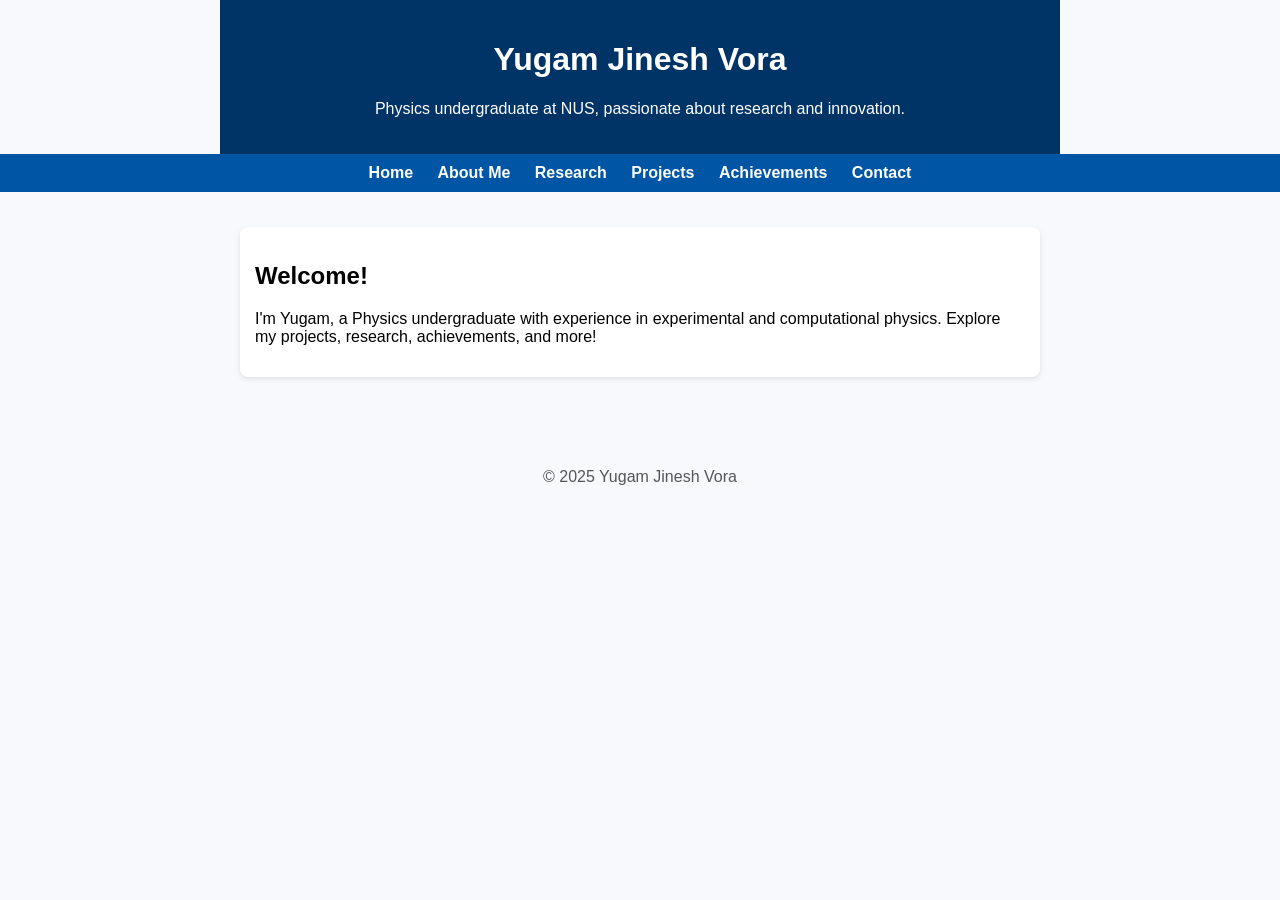
==== index.html @ e496b33f "Done" ====
<!DOCTYPE html>
<html lang="en">
<head>
  <meta charset="UTF-8">
  <title>Yugam Jinesh Vora | Personal Website</title>
  <link rel="stylesheet" href="style.css">
</head>
<body>
  <header>
    <h1>Yugam Jinesh Vora</h1>
    <p>Physics undergraduate at NUS, passionate about research and innovation.</p>
  </header>

  <nav>
    <a href="index.html">Home</a>
    <a href="about.html">About Me</a>
    <a href="research.html">Research</a>
    <a href="projects.html">Projects</a>
    <a href="achievements.html">Achievements</a>
    <a href="contact.html">Contact</a>
  </nav>

  <main>
    <section>
      <h2>Welcome!</h2>
      <p>I'm Yugam, a Physics undergraduate with experience in experimental and computational physics. Explore my projects, research, achievements, and more!</p>
    </section>
  </main>

  <footer>
    <p>© 2025 Yugam Jinesh Vora</p>
  </footer>
</body>
</html>
---- style.css ----
body {
  font-family: Arial, sans-serif;
  background-color: #f7f9fc;
  margin: 0;
  padding: 0;
}

header, main, footer {
  max-width: 800px;
  margin: auto;
  padding: 20px;
}

header {
  background-color: #003366;
  color: white;
  text-align: center;
}

nav {
  background-color: #0055a5;
  text-align: center;
  padding: 10px;
}

nav a {
  color: white;
  margin: 0 10px;
  text-decoration: none;
  font-weight: bold;
}

nav a:hover {
  text-decoration: underline;
}

section {
  background-color: white;
  padding: 15px;
  margin: 15px 0;
  border-radius: 8px;
  box-shadow: 0 2px 5px rgba(0,0,0,0.1);
}

footer {
  text-align: center;
  color: #555;
  margin-top: 20px;
  padding-bottom: 30px;
}
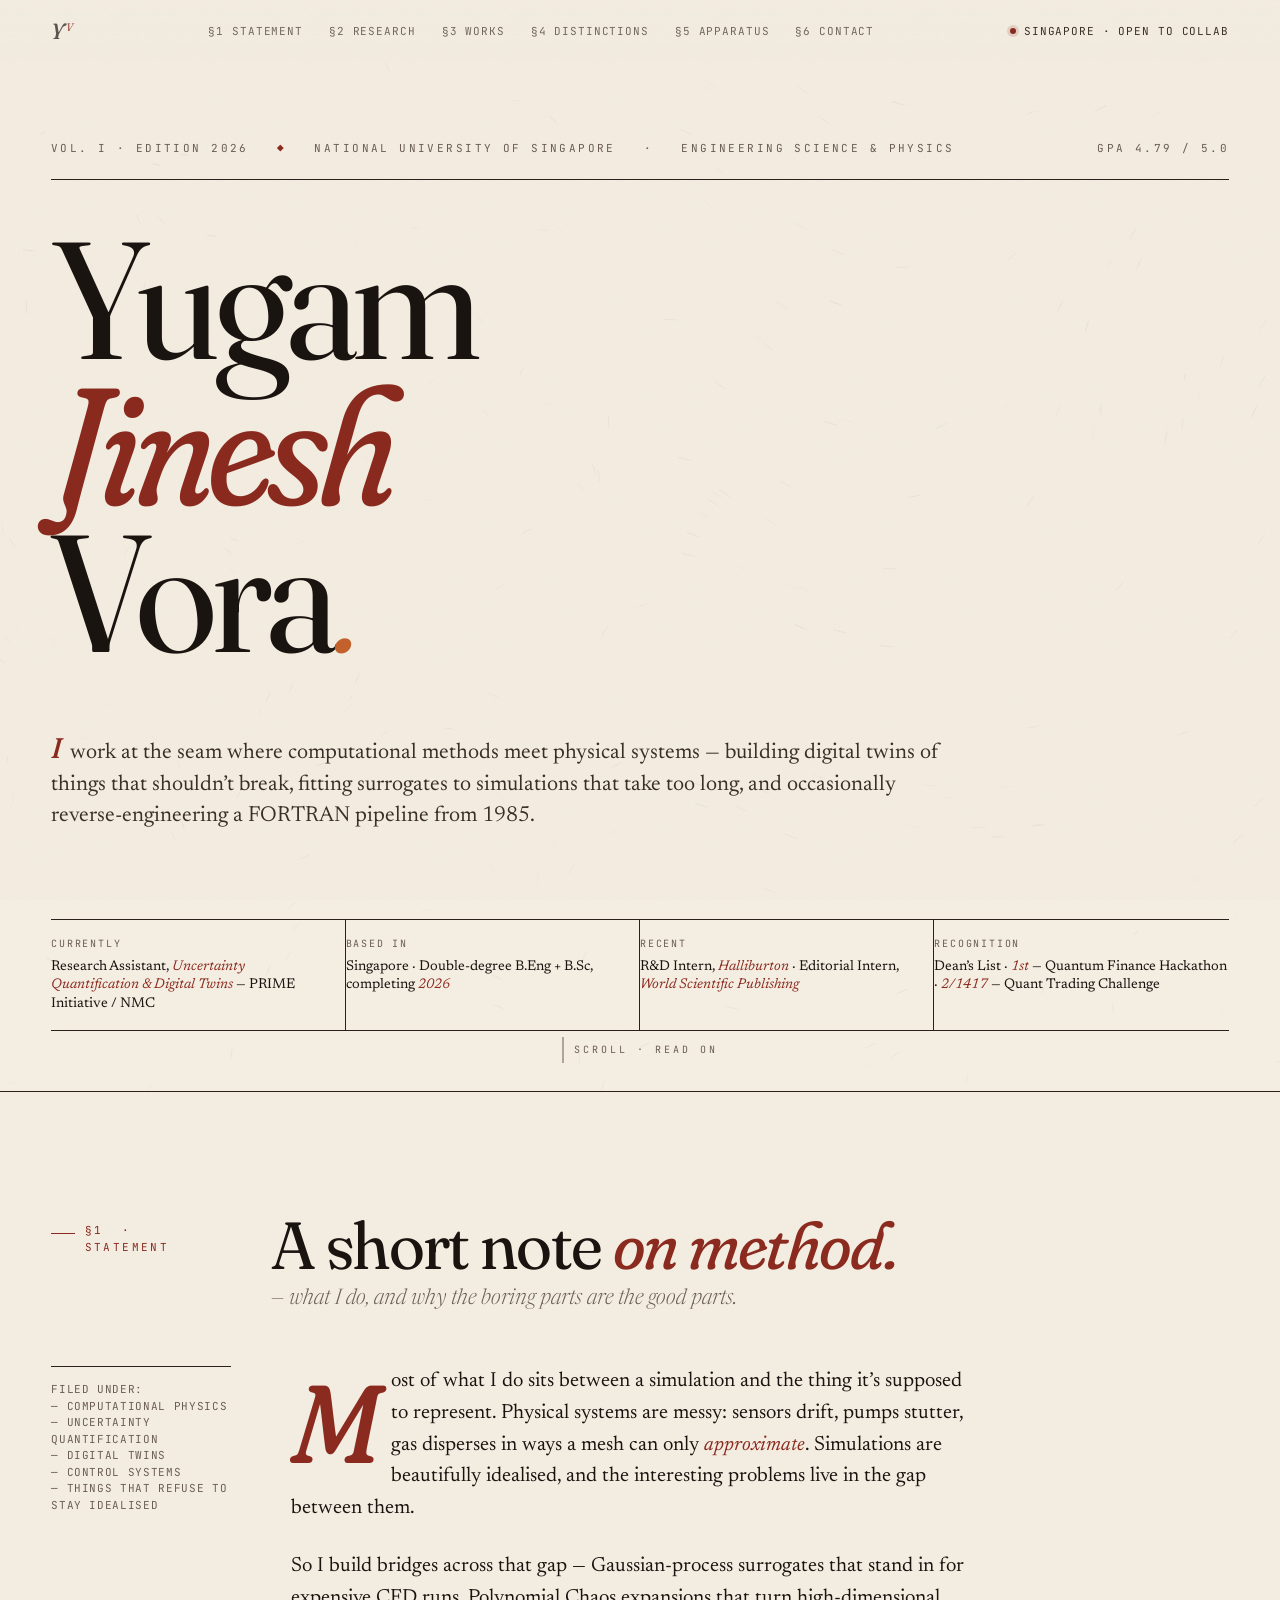
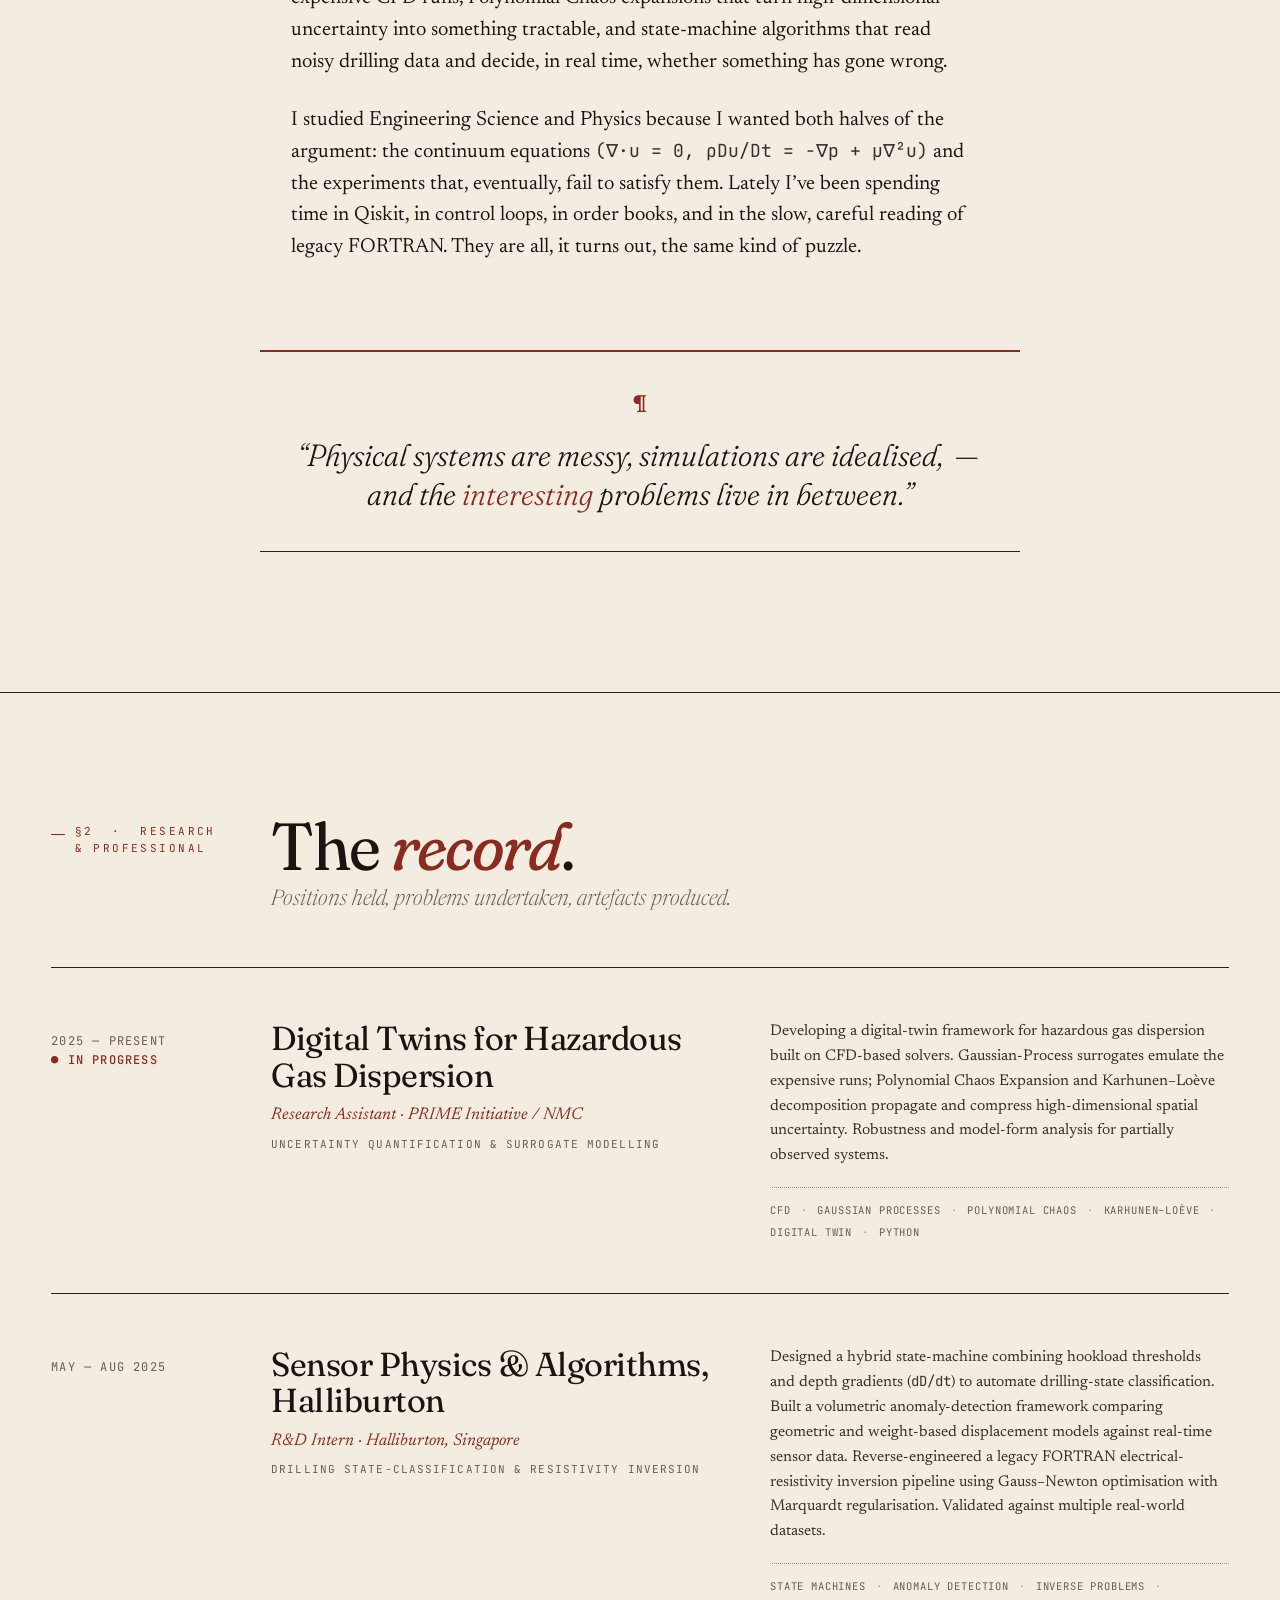
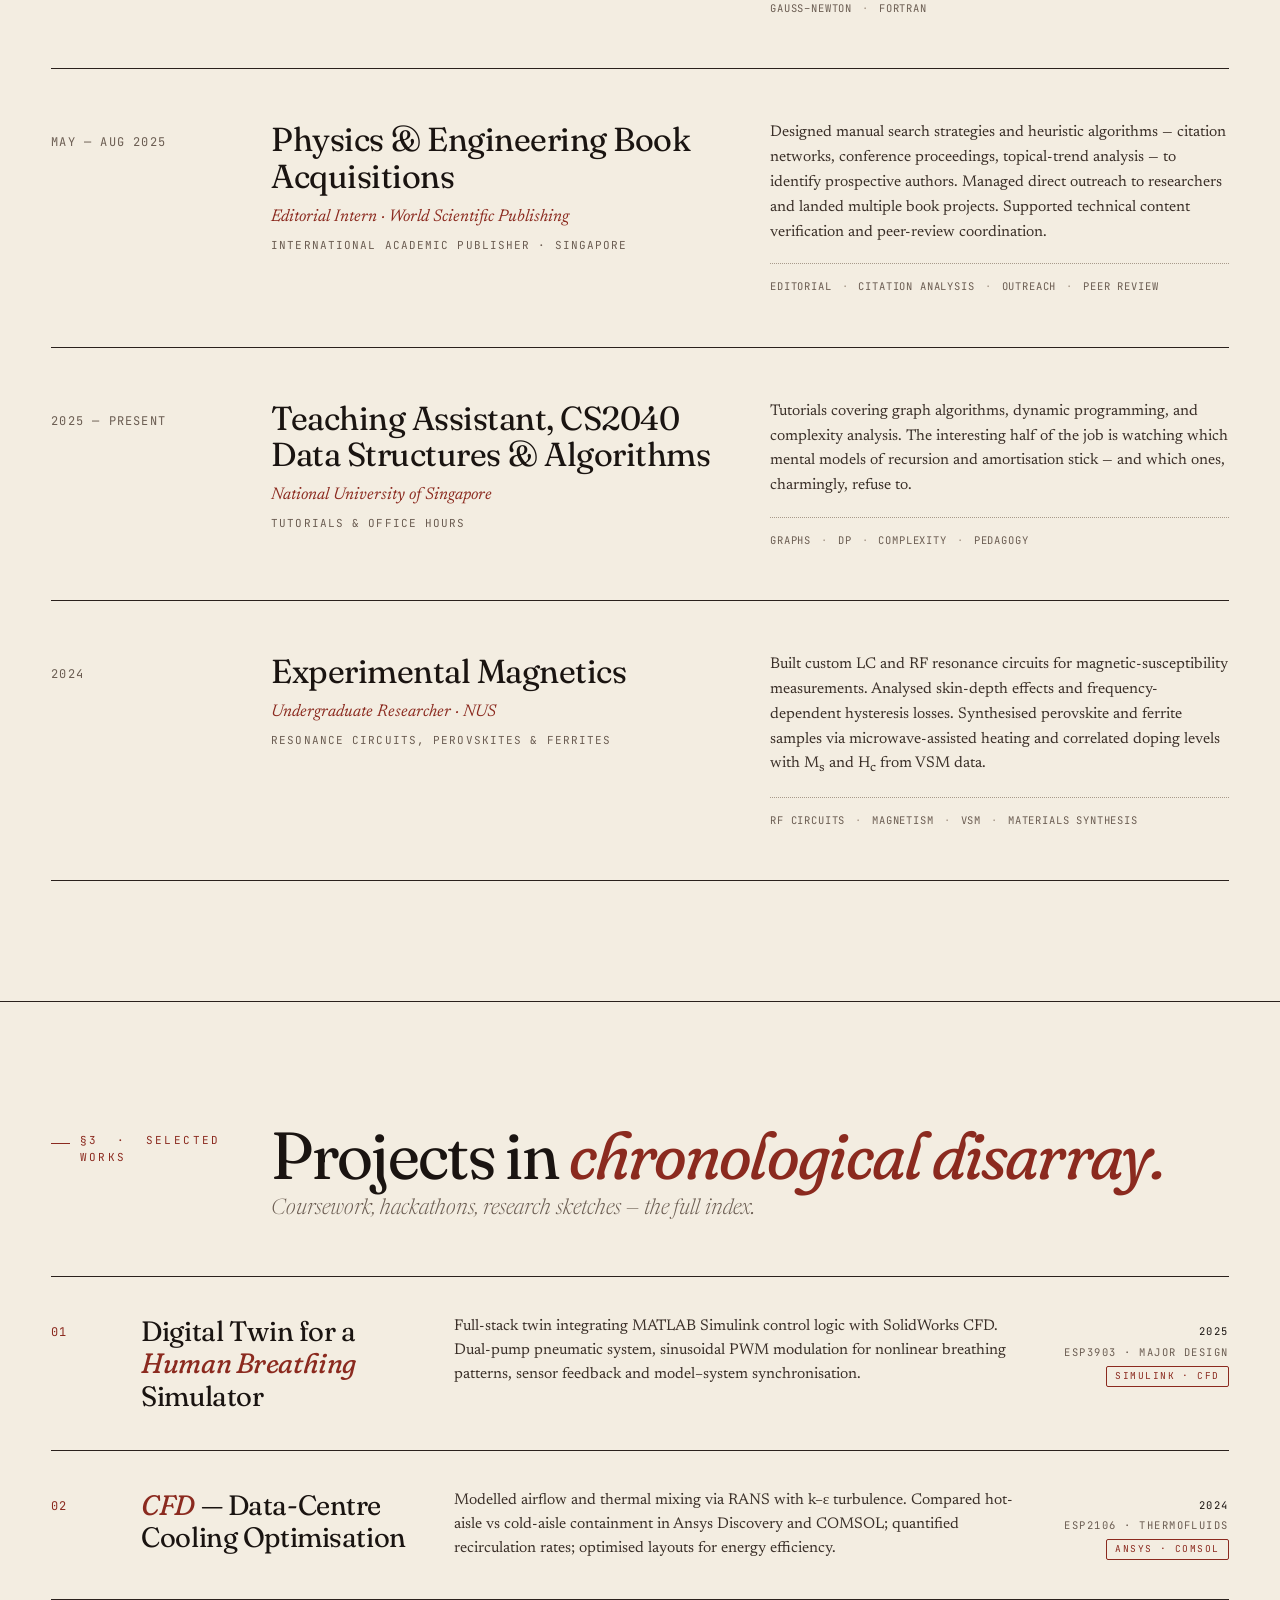
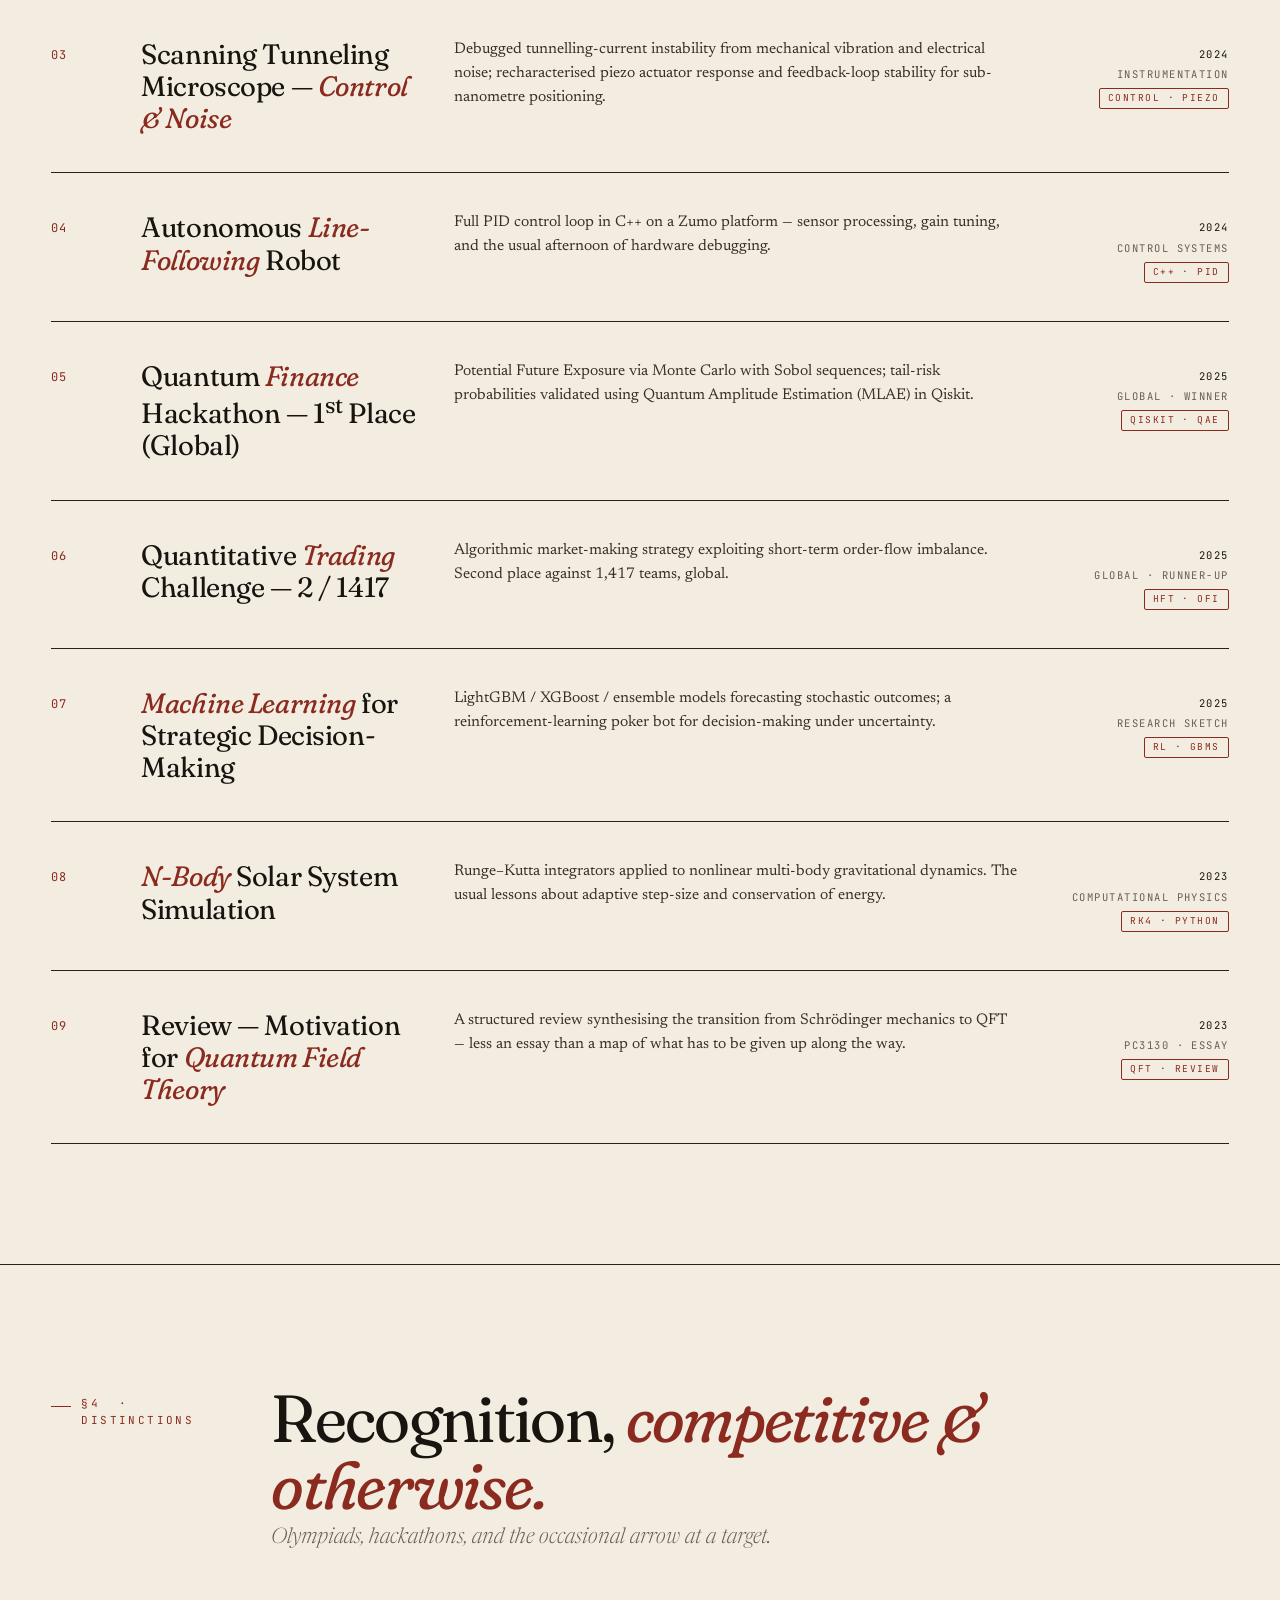
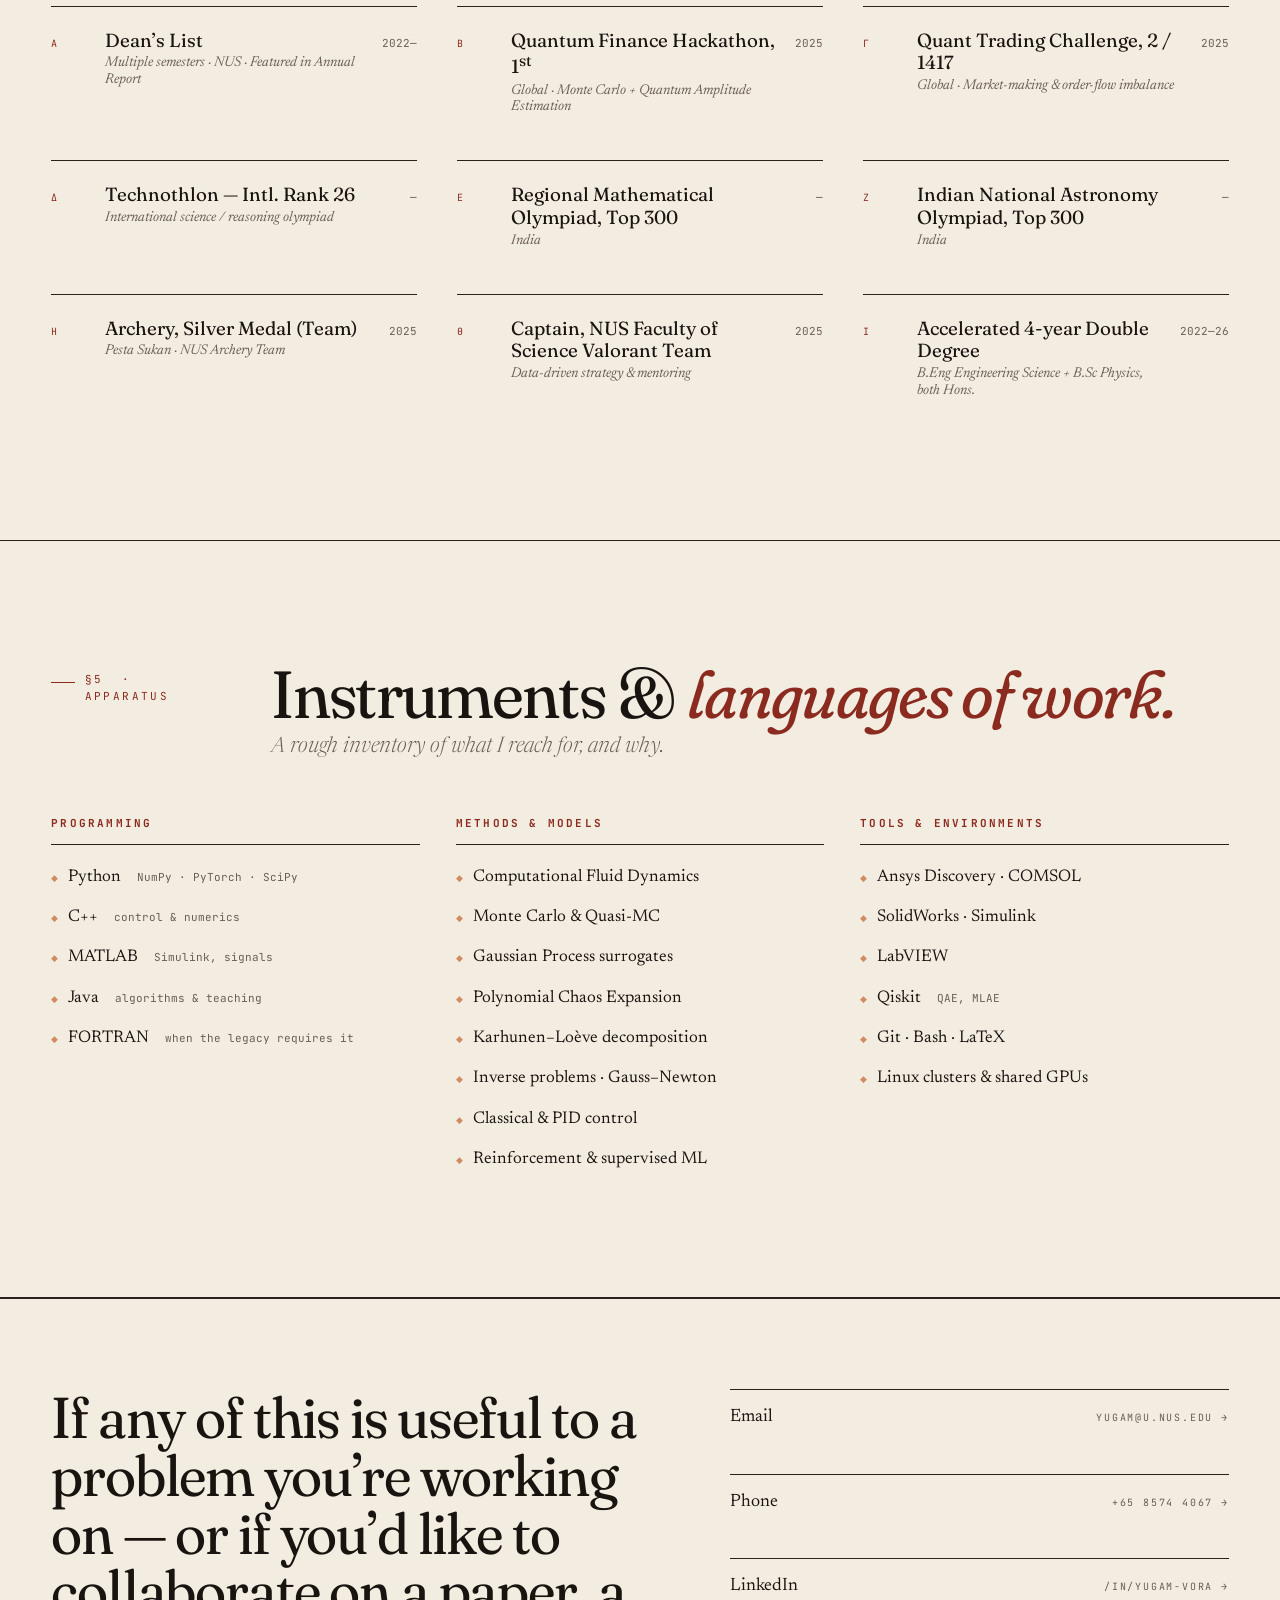
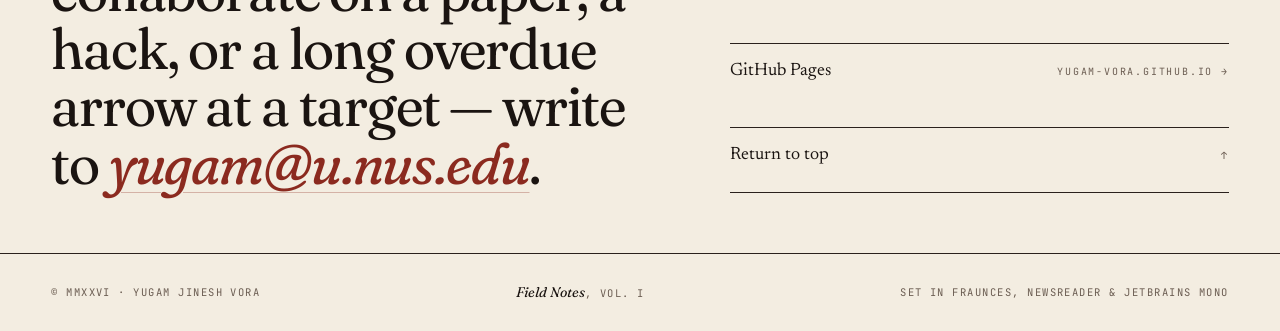
==== commit e0d57b35: "Update index.html" ====
--- a/index.html
+++ b/index.html
@@ -1,34 +1,1586 @@
 <!DOCTYPE html>
 <html lang="en">
 <head>
-  <meta charset="UTF-8">
-  <title>Yugam Jinesh Vora | Personal Website</title>
-  <link rel="stylesheet" href="style.css">
+<meta charset="UTF-8" />
+<meta name="viewport" content="width=device-width, initial-scale=1.0" />
+<title>Yugam Jinesh Vora — Field Notes</title>
+<meta name="description" content="Yugam Jinesh Vora. Engineering Science & Physics at the National University of Singapore. Computational models of physical systems: digital twins, surrogate models, control loops." />
+
+<link rel="preconnect" href="https://fonts.googleapis.com">
+<link rel="preconnect" href="https://fonts.gstatic.com" crossorigin>
+<link href="https://fonts.googleapis.com/css2?family=Fraunces:ital,opsz,wght,SOFT,WONK@0,9..144,200..900,30..100,0..1;1,9..144,200..900,30..100,0..1&family=Newsreader:ital,opsz,wght@0,6..72,300..700;1,6..72,300..700&family=JetBrains+Mono:ital,wght@0,300..700;1,300..700&display=swap" rel="stylesheet">
+
+<style>
+/* ============================================================
+   TOKENS
+   ============================================================ */
+:root{
+  --paper:        #f3ede1;   /* bone / cream */
+  --paper-deep:   #ece4d3;
+  --ink:          #1a1411;   /* near-black, warm */
+  --ink-soft:     #3a2f28;
+  --ink-mute:     #6b5d52;
+  --ink-faint:    #a89a8b;
+  --rule:         #2a211c;
+  --oxblood:      #8b2a1f;   /* primary accent */
+  --oxblood-deep: #5e1b13;
+  --marker:       #c4622c;   /* margin mark / secondary */
+  --grid:         rgba(26,20,17,0.06);
+
+  --ff-display: "Fraunces", "Times New Roman", serif;
+  --ff-body:    "Newsreader", "Georgia", serif;
+  --ff-mono:    "JetBrains Mono", "Courier New", monospace;
+
+  --maxw:       1360px;
+  --gutter:     clamp(20px, 4vw, 56px);
+}
+
+*{box-sizing:border-box;margin:0;padding:0}
+html{scroll-behavior:smooth;-webkit-text-size-adjust:100%}
+body{
+  font-family: var(--ff-body);
+  font-size: 17px;
+  line-height: 1.55;
+  color: var(--ink);
+  background: var(--paper);
+  font-feature-settings: "kern" 1, "liga" 1, "onum" 1;
+  -webkit-font-smoothing: antialiased;
+  overflow-x: hidden;
+}
+
+/* paper grain */
+body::before{
+  content:"";
+  position:fixed; inset:0;
+  pointer-events:none;
+  z-index: 100;
+  opacity:.55;
+  mix-blend-mode: multiply;
+  background-image: url("data:image/svg+xml;utf8,<svg xmlns='http://www.w3.org/2000/svg' width='200' height='200'><filter id='n'><feTurbulence type='fractalNoise' baseFrequency='0.9' numOctaves='2' stitchTiles='stitch'/><feColorMatrix values='0 0 0 0 0.1  0 0 0 0 0.08  0 0 0 0 0.06  0 0 0 0.05 0'/></filter><rect width='100%' height='100%' filter='url(%23n)'/></svg>");
+}
+
+::selection{background: var(--oxblood); color: var(--paper);}
+
+a{color: inherit; text-decoration: none}
+a:hover{color: var(--oxblood)}
+
+/* ============================================================
+   NAV
+   ============================================================ */
+.nav{
+  position: fixed;
+  top:0; left:0; right:0;
+  z-index: 40;
+  padding: 14px var(--gutter);
+  display:flex;
+  align-items:center;
+  justify-content: space-between;
+  font-family: var(--ff-mono);
+  font-size: 11px;
+  letter-spacing: .08em;
+  text-transform: uppercase;
+  color: var(--ink-soft);
+  background: linear-gradient(to bottom, rgba(243,237,225,0.95) 0%, rgba(243,237,225,0.85) 70%, rgba(243,237,225,0) 100%);
+  backdrop-filter: blur(2px);
+  transition: opacity .4s ease;
+}
+.nav .mark{
+  font-family: var(--ff-display);
+  font-size: 22px;
+  font-weight: 500;
+  letter-spacing: -.01em;
+  text-transform: none;
+  color: var(--ink);
+  font-style: italic;
+}
+.nav .mark sup{font-size:.5em; color: var(--oxblood); vertical-align: super; margin-left:2px}
+.nav ul{list-style:none; display:flex; gap: 26px}
+.nav a{opacity:.7; transition: opacity .2s, color .2s}
+.nav a:hover{opacity:1}
+.nav .status{display:flex; align-items:center; gap:8px}
+.nav .dot{width:6px; height:6px; border-radius:50%; background: var(--oxblood); box-shadow: 0 0 0 3px rgba(139,42,31,.15); animation: pulse 2.4s ease-in-out infinite}
+@keyframes pulse{0%,100%{opacity:1} 50%{opacity:.45}}
+@media (max-width: 820px){
+  .nav ul{display:none}
+}
+
+/* ============================================================
+   MASTHEAD (HERO)
+   ============================================================ */
+.masthead{
+  position: relative;
+  min-height: 100vh;
+  padding: 110px var(--gutter) 60px;
+  display: grid;
+  grid-template-columns: 1fr;
+  overflow: hidden;
+  border-bottom: 1px solid var(--rule);
+}
+
+.masthead canvas{
+  position:absolute;
+  inset:0;
+  width:100%; height:100%;
+  z-index:0;
+  opacity: .42;
+  pointer-events:none;
+}
+
+.masthead-inner{
+  position: relative;
+  z-index: 2;
+  max-width: var(--maxw);
+  width: 100%;
+  margin: 0 auto;
+  display:grid;
+  grid-template-columns: 1fr;
+  gap: 40px;
+  align-self: center;
+  padding-top: 30px;
+}
+
+/* issue line — like a journal cover */
+.issue{
+  font-family: var(--ff-mono);
+  font-size: 11px;
+  letter-spacing: .22em;
+  text-transform: uppercase;
+  color: var(--ink-mute);
+  display:flex;
+  flex-wrap: wrap;
+  gap: 18px 28px;
+  align-items:center;
+  padding-bottom: 22px;
+  border-bottom: 1px solid var(--rule);
+}
+.issue span.accent{color: var(--oxblood)}
+.issue .spacer{flex:1; min-width: 20px}
+
+.name{
+  font-family: var(--ff-display);
+  font-variation-settings: "SOFT" 20, "WONK" 0, "opsz" 144;
+  font-weight: 400;
+  font-size: clamp(58px, 13vw, 188px);
+  line-height: .88;
+  letter-spacing: -.035em;
+  color: var(--ink);
+  margin-top: 6px;
+}
+.name .line{display:block}
+.name .ital{
+  font-style: italic;
+  font-variation-settings: "SOFT" 100, "WONK" 1, "opsz" 144;
+  color: var(--oxblood);
+}
+.name .amp{
+  font-style: italic;
+  font-weight: 300;
+  color: var(--marker);
+  font-variation-settings: "SOFT" 100, "WONK" 1, "opsz" 144;
+}
+
+.lede{
+  display:grid;
+  grid-template-columns: 1fr;
+  gap: 24px;
+  margin-top: 22px;
+  max-width: 900px;
+}
+.lede p{
+  font-family: var(--ff-body);
+  font-size: clamp(18px, 1.7vw, 22px);
+  line-height: 1.45;
+  color: var(--ink-soft);
+  font-weight: 400;
+}
+.lede .first-letter::first-letter{
+  font-family: var(--ff-display);
+  font-style: italic;
+  font-weight: 500;
+  color: var(--oxblood);
+  font-size: 1.3em;
+  padding-right: 3px;
+}
+
+/* masthead meta row */
+.meta-row{
+  display:grid;
+  grid-template-columns: repeat(4, 1fr);
+  gap: 0;
+  margin-top: 46px;
+  border-top: 1px solid var(--rule);
+  border-bottom: 1px solid var(--rule);
+}
+.meta-row > div{
+  padding: 16px 20px 16px 0;
+  border-right: 1px solid var(--rule);
+}
+.meta-row > div:last-child{border-right:none; padding-right:0}
+.meta-row .k{
+  font-family: var(--ff-mono);
+  font-size: 10px;
+  letter-spacing: .18em;
+  text-transform: uppercase;
+  color: var(--ink-mute);
+  margin-bottom: 6px;
+}
+.meta-row .v{
+  font-family: var(--ff-body);
+  font-size: 14px;
+  color: var(--ink);
+  line-height: 1.35;
+}
+.meta-row .v em{font-style: italic; color: var(--oxblood)}
+@media (max-width: 780px){
+  .meta-row{grid-template-columns: repeat(2,1fr)}
+  .meta-row > div{border-right:none; border-bottom: 1px solid var(--rule)}
+  .meta-row > div:nth-child(2n){border-right:none}
+  .meta-row > div:last-child, .meta-row > div:nth-last-child(2){border-bottom:none}
+  .meta-row > div:nth-child(odd){border-right: 1px solid var(--rule)}
+}
+
+/* scroll cue */
+.scroll-cue{
+  position: absolute;
+  bottom: 28px;
+  left: 50%;
+  transform: translateX(-50%);
+  font-family: var(--ff-mono);
+  font-size: 10px;
+  letter-spacing: .3em;
+  text-transform: uppercase;
+  color: var(--ink-mute);
+  display:flex;
+  align-items:center;
+  gap:10px;
+  z-index: 2;
+}
+.scroll-cue::before{
+  content: ""; display:inline-block;
+  width: 1px; height: 26px;
+  background: var(--ink-mute);
+  animation: drop 2s ease-in-out infinite;
+  transform-origin: top;
+}
+@keyframes drop{
+  0%{transform: scaleY(0); opacity: 0}
+  40%{transform: scaleY(1); opacity: 1}
+  100%{transform: scaleY(1) translateY(12px); opacity: 0}
+}
+
+/* ============================================================
+   SECTION FRAMEWORK
+   ============================================================ */
+section.chapter{
+  position: relative;
+  padding: 96px var(--gutter);
+  border-bottom: 1px solid var(--rule);
+  max-width: var(--maxw);
+  margin: 0 auto;
+}
+@media (min-width: 980px){
+  section.chapter{
+    padding: 120px var(--gutter);
+  }
+}
+
+.chap-head{
+  display:grid;
+  grid-template-columns: 1fr;
+  gap: 18px;
+  margin-bottom: 56px;
+}
+@media (min-width: 980px){
+  .chap-head{
+    grid-template-columns: 180px 1fr;
+    gap: 40px;
+  }
+}
+.chap-num{
+  font-family: var(--ff-mono);
+  font-size: 11px;
+  letter-spacing: .22em;
+  text-transform: uppercase;
+  color: var(--oxblood);
+  padding-top: 10px;
+  display: flex;
+  align-items: baseline;
+  gap: 10px;
+}
+.chap-num::before{
+  content:""; display:inline-block;
+  width: 24px; height: 1px; background: var(--oxblood);
+}
+.chap-title{
+  font-family: var(--ff-display);
+  font-variation-settings: "SOFT" 40, "opsz" 72;
+  font-size: clamp(36px, 5.2vw, 72px);
+  line-height: 1;
+  letter-spacing: -.025em;
+  font-weight: 400;
+  color: var(--ink);
+}
+.chap-title em{
+  font-style: italic;
+  font-variation-settings: "SOFT" 100, "WONK" 1, "opsz" 72;
+  color: var(--oxblood);
+}
+.chap-title .sub{
+  display:block;
+  font-family: var(--ff-body);
+  font-style: italic;
+  font-weight: 300;
+  font-size: .32em;
+  color: var(--ink-mute);
+  margin-top: 10px;
+  letter-spacing: 0;
+}
+
+/* ============================================================
+   STATEMENT
+   ============================================================ */
+#statement .body{
+  display:grid;
+  grid-template-columns: 1fr;
+  gap: 40px;
+  max-width: 920px;
+  margin-left: auto;
+  margin-right: auto;
+}
+@media (min-width: 980px){
+  #statement .body{
+    grid-template-columns: 180px 1fr;
+    gap: 60px;
+    margin-left: 0;
+  }
+}
+#statement .margin-note{
+  font-family: var(--ff-mono);
+  font-size: 11px;
+  line-height: 1.5;
+  letter-spacing: .06em;
+  color: var(--ink-mute);
+  text-transform: uppercase;
+  padding-top: 14px;
+  border-top: 1px solid var(--rule);
+}
+#statement .prose{
+  font-family: var(--ff-body);
+  font-size: clamp(19px, 1.6vw, 23px);
+  line-height: 1.55;
+  color: var(--ink);
+  font-weight: 400;
+}
+#statement .prose p{margin-bottom: 1.3em}
+#statement .prose p:first-child::first-letter{
+  font-family: var(--ff-display);
+  font-style: italic;
+  font-weight: 500;
+  font-variation-settings: "SOFT" 100, "WONK" 1;
+  color: var(--oxblood);
+  float: left;
+  font-size: 5.4em;
+  line-height: .82;
+  padding: 8px 12px 0 0;
+  margin-top: 4px;
+}
+#statement em{color: var(--oxblood); font-style: italic}
+#statement .prose .mono{
+  font-family: var(--ff-mono);
+  font-size: .88em;
+  color: var(--ink-soft);
+}
+
+/* pullquote */
+.pullquote{
+  margin: 60px auto 20px;
+  max-width: 760px;
+  padding: 36px 30px;
+  border-top: 2px solid var(--oxblood);
+  border-bottom: 1px solid var(--rule);
+  font-family: var(--ff-display);
+  font-variation-settings: "SOFT" 60, "opsz" 72;
+  font-style: italic;
+  font-weight: 300;
+  font-size: clamp(22px, 2.4vw, 32px);
+  line-height: 1.3;
+  color: var(--ink);
+  text-align: center;
+  position: relative;
+}
+.pullquote::before{
+  content: "¶";
+  display:block;
+  font-style: normal;
+  color: var(--oxblood);
+  font-size: 24px;
+  margin-bottom: 16px;
+  font-weight: 400;
+}
+
+/* ============================================================
+   RESEARCH / ENTRIES
+   ============================================================ */
+.entries{display:grid; grid-template-columns: 1fr; gap: 0}
+.entry{
+  display:grid;
+  grid-template-columns: 1fr;
+  gap: 24px;
+  padding: 44px 0;
+  border-top: 1px solid var(--rule);
+  position: relative;
+}
+.entry:last-child{border-bottom: 1px solid var(--rule)}
+@media (min-width: 980px){
+  .entry{
+    grid-template-columns: 180px 1fr 1fr;
+    gap: 40px;
+    padding: 52px 0;
+  }
+}
+.entry .when{
+  font-family: var(--ff-mono);
+  font-size: 12px;
+  letter-spacing: .1em;
+  text-transform: uppercase;
+  color: var(--ink-mute);
+  padding-top: 12px;
+}
+.entry .when .status{
+  display:inline-block;
+  color: var(--oxblood);
+  font-weight: 500;
+}
+.entry .headline h3{
+  font-family: var(--ff-display);
+  font-variation-settings: "SOFT" 30, "opsz" 48;
+  font-weight: 400;
+  font-size: clamp(24px, 2.6vw, 34px);
+  line-height: 1.1;
+  letter-spacing: -.015em;
+  color: var(--ink);
+  margin-bottom: 10px;
+}
+.entry .headline .inst{
+  font-family: var(--ff-body);
+  font-style: italic;
+  color: var(--oxblood);
+  font-size: 17px;
+  margin-bottom: 6px;
+}
+.entry .headline .location{
+  font-family: var(--ff-mono);
+  font-size: 11px;
+  letter-spacing: .1em;
+  text-transform: uppercase;
+  color: var(--ink-mute);
+}
+.entry .body p{
+  font-size: 15.5px;
+  line-height: 1.6;
+  color: var(--ink-soft);
+  margin-bottom: 14px;
+}
+.entry .tags{
+  display:flex;
+  flex-wrap: wrap;
+  gap: 6px 10px;
+  margin-top: 18px;
+  padding-top: 14px;
+  border-top: 1px dotted var(--ink-faint);
+}
+.entry .tags span{
+  font-family: var(--ff-mono);
+  font-size: 10.5px;
+  letter-spacing: .08em;
+  text-transform: uppercase;
+  color: var(--ink-mute);
+}
+.entry .tags span::after{
+  content: "·";
+  color: var(--ink-faint);
+  margin-left: 10px;
+}
+.entry .tags span:last-child::after{content: ""}
+.entry:hover .headline h3{color: var(--oxblood); transition: color .3s}
+
+/* ============================================================
+   WORKS (projects)
+   ============================================================ */
+#works .work-grid{
+  display:grid;
+  grid-template-columns: 1fr;
+  gap: 0;
+}
+.work{
+  display:grid;
+  grid-template-columns: 60px 1fr;
+  gap: 20px;
+  padding: 34px 0;
+  border-top: 1px solid var(--rule);
+  align-items: start;
+  transition: padding .4s ease, background .4s ease;
+}
+.work:last-child{border-bottom: 1px solid var(--rule)}
+@media (min-width: 980px){
+  .work{
+    grid-template-columns: 60px 1fr 2fr 180px;
+    gap: 30px;
+    padding: 38px 0;
+  }
+}
+.work:hover{
+  padding-left: 12px;
+  padding-right: 12px;
+  background: linear-gradient(to right, transparent, rgba(139,42,31,.04) 50%, transparent);
+}
+.work .idx{
+  font-family: var(--ff-mono);
+  font-size: 12px;
+  letter-spacing: .1em;
+  color: var(--oxblood);
+  padding-top: 8px;
+}
+.work h3{
+  font-family: var(--ff-display);
+  font-variation-settings: "SOFT" 40, "opsz" 48;
+  font-weight: 400;
+  font-size: clamp(22px, 2.2vw, 28px);
+  line-height: 1.15;
+  letter-spacing: -.015em;
+  color: var(--ink);
+}
+.work h3 em{
+  font-style: italic;
+  color: var(--oxblood);
+  font-variation-settings: "SOFT" 100, "WONK" 1, "opsz" 48;
+}
+.work .blurb{
+  font-size: 15.5px;
+  line-height: 1.55;
+  color: var(--ink-soft);
+  font-family: var(--ff-body);
+}
+.work .kind{
+  font-family: var(--ff-mono);
+  font-size: 10.5px;
+  letter-spacing: .14em;
+  text-transform: uppercase;
+  color: var(--ink-mute);
+  padding-top: 8px;
+  text-align: left;
+}
+@media (min-width: 980px){
+  .work .kind{text-align: right}
+}
+.work .kind .year{display:block; color: var(--ink); margin-bottom: 4px}
+.work .kind .badge{
+  display:inline-block;
+  padding: 2px 8px;
+  border: 1px solid var(--oxblood);
+  color: var(--oxblood);
+  border-radius: 2px;
+  margin-top: 6px;
+  font-size: 9.5px;
+}
+
+/* ============================================================
+   DISTINCTIONS
+   ============================================================ */
+#distinctions .dist-grid{
+  display:grid;
+  grid-template-columns: 1fr;
+  gap: 16px;
+}
+@media (min-width: 760px){
+  #distinctions .dist-grid{grid-template-columns: repeat(2, 1fr); gap: 24px 40px}
+}
+@media (min-width: 1100px){
+  #distinctions .dist-grid{grid-template-columns: repeat(3, 1fr)}
+}
+.dist{
+  padding: 22px 0 20px;
+  border-top: 1px solid var(--rule);
+  display:grid;
+  grid-template-columns: 40px 1fr auto;
+  gap: 14px;
+  align-items: baseline;
+}
+.dist .n{
+  font-family: var(--ff-mono);
+  font-size: 10px;
+  letter-spacing: .14em;
+  color: var(--oxblood);
+  text-transform: uppercase;
+  padding-top: 4px;
+}
+.dist .title{
+  font-family: var(--ff-display);
+  font-variation-settings: "SOFT" 30, "opsz" 32;
+  font-size: 19px;
+  line-height: 1.2;
+  color: var(--ink);
+}
+.dist .title .where{
+  display:block;
+  font-family: var(--ff-body);
+  font-style: italic;
+  font-size: 14px;
+  color: var(--ink-mute);
+  margin-top: 4px;
+}
+.dist .year{
+  font-family: var(--ff-mono);
+  font-size: 11px;
+  color: var(--ink-mute);
+}
+
+/* ============================================================
+   TECHNICAL INDEX
+   ============================================================ */
+#apparatus .app-grid{
+  display:grid;
+  grid-template-columns: 1fr;
+  gap: 36px;
+}
+@media (min-width: 880px){
+  #apparatus .app-grid{grid-template-columns: 1fr 1fr 1fr}
+}
+.app-col h4{
+  font-family: var(--ff-mono);
+  font-size: 11px;
+  letter-spacing: .2em;
+  text-transform: uppercase;
+  color: var(--oxblood);
+  margin-bottom: 16px;
+  padding-bottom: 12px;
+  border-bottom: 1px solid var(--rule);
+}
+.app-col ul{list-style:none; display:flex; flex-direction: column; gap: 6px}
+.app-col li{
+  font-family: var(--ff-body);
+  font-size: 17px;
+  color: var(--ink);
+  padding: 4px 0;
+  display:flex;
+  align-items: baseline;
+  gap: 10px;
+}
+.app-col li::before{
+  content: "◆";
+  color: var(--marker);
+  font-size: 9px;
+  opacity: .7;
+}
+.app-col li .lo{
+  font-family: var(--ff-mono);
+  font-size: 11px;
+  color: var(--ink-mute);
+  margin-left: 6px;
+}
+
+/* ============================================================
+   COLOPHON / CONTACT
+   ============================================================ */
+.colophon{
+  padding: 90px var(--gutter) 60px;
+  max-width: var(--maxw);
+  margin: 0 auto;
+  border-top: 1px solid var(--rule);
+  display:grid;
+  grid-template-columns: 1fr;
+  gap: 60px;
+}
+@media (min-width: 900px){
+  .colophon{grid-template-columns: 1.2fr 1fr; gap: 80px}
+}
+.colophon .pitch{
+  font-family: var(--ff-display);
+  font-variation-settings: "SOFT" 40, "opsz" 72;
+  font-weight: 400;
+  font-size: clamp(36px, 4.5vw, 62px);
+  line-height: 1;
+  letter-spacing: -.02em;
+  color: var(--ink);
+}
+.colophon .pitch em{
+  font-style: italic;
+  font-variation-settings: "SOFT" 100, "WONK" 1, "opsz" 72;
+  color: var(--oxblood);
+}
+.colophon .pitch a{
+  color: var(--oxblood);
+  text-decoration: underline;
+  text-decoration-thickness: 1px;
+  text-underline-offset: 8px;
+  text-decoration-color: rgba(139,42,31,.3);
+  transition: text-decoration-color .3s;
+}
+.colophon .pitch a:hover{text-decoration-color: var(--oxblood)}
+.colophon .links{
+  display:grid;
+  grid-template-columns: 1fr;
+  gap: 20px;
+}
+.colophon .links a{
+  display:flex;
+  justify-content: space-between;
+  align-items: baseline;
+  padding: 14px 0;
+  border-top: 1px solid var(--rule);
+  font-family: var(--ff-body);
+  font-size: 18px;
+  transition: color .25s, padding .35s;
+}
+.colophon .links a:last-child{border-bottom: 1px solid var(--rule)}
+.colophon .links a:hover{padding-left: 10px; color: var(--oxblood)}
+.colophon .links a .k{
+  font-family: var(--ff-mono);
+  font-size: 10px;
+  letter-spacing: .18em;
+  text-transform: uppercase;
+  color: var(--ink-mute);
+}
+.colophon .links a:hover .k{color: var(--oxblood)}
+
+.footer{
+  padding: 28px var(--gutter);
+  max-width: var(--maxw);
+  margin: 0 auto;
+  border-top: 1px solid var(--rule);
+  display:flex;
+  justify-content: space-between;
+  align-items: center;
+  font-family: var(--ff-mono);
+  font-size: 10.5px;
+  letter-spacing: .14em;
+  text-transform: uppercase;
+  color: var(--ink-mute);
+  flex-wrap: wrap;
+  gap: 14px;
+}
+.footer em{
+  font-family: var(--ff-display);
+  font-style: italic;
+  text-transform: none;
+  letter-spacing: 0;
+  font-size: 14px;
+  color: var(--ink);
+}
+
+/* ============================================================
+   ENTRANCE ANIMATIONS
+   ============================================================ */
+.reveal{
+  opacity: 0;
+  transform: translateY(18px);
+  transition: opacity .9s cubic-bezier(.2,.7,.2,1), transform .9s cubic-bezier(.2,.7,.2,1);
+}
+.reveal.in{ opacity: 1; transform: none }
+
+.masthead .issue > *{opacity:0; animation: fadeUp .8s ease .1s forwards}
+.masthead .issue > *:nth-child(2){animation-delay:.18s}
+.masthead .issue > *:nth-child(3){animation-delay:.26s}
+.masthead .issue > *:nth-child(4){animation-delay:.34s}
+.masthead .issue > *:nth-child(5){animation-delay:.42s}
+.masthead .name .line{
+  opacity: 0;
+  transform: translateY(40px);
+  animation: fadeUp 1.1s cubic-bezier(.2,.7,.2,1) .45s forwards;
+}
+.masthead .name .line:nth-child(2){animation-delay:.62s}
+.masthead .name .line:nth-child(3){animation-delay:.78s}
+.masthead .lede{opacity:0; animation: fadeUp 1s ease 1.05s forwards}
+.masthead .meta-row{opacity:0; animation: fadeUp 1s ease 1.25s forwards}
+@keyframes fadeUp{
+  from{opacity:0; transform: translateY(24px)}
+  to{opacity:1; transform: none}
+}
+
+/* reduced motion */
+@media (prefers-reduced-motion: reduce){
+  *{animation: none !important; transition: none !important}
+  .reveal{opacity: 1; transform: none}
+}
+
+/* ============================================================
+   UTILITIES
+   ============================================================ */
+.mono{font-family: var(--ff-mono); font-size: .9em}
+
+</style>
 </head>
 <body>
-  <header>
-    <h1>Yugam Jinesh Vora</h1>
-    <p>Physics undergraduate at NUS, passionate about research and innovation.</p>
-  </header>
-
-  <nav>
-    <a href="index.html">Home</a>
-    <a href="about.html">About Me</a>
-    <a href="research.html">Research</a>
-    <a href="projects.html">Projects</a>
-    <a href="achievements.html">Achievements</a>
-    <a href="contact.html">Contact</a>
-  </nav>
-
-  <main>
-    <section>
-      <h2>Welcome!</h2>
-      <p>I'm Yugam, a Physics undergraduate with experience in experimental and computational physics. Explore my projects, research, achievements, and more!</p>
-    </section>
-  </main>
-
-  <footer>
-    <p>© 2025 Yugam Jinesh Vora</p>
-  </footer>
+
+<!-- ========================================================
+     NAV
+     ======================================================== -->
+<nav class="nav" id="nav">
+  <a href="#top" class="mark">Y<sup>V</sup></a>
+  <ul>
+    <li><a href="#statement">§1 Statement</a></li>
+    <li><a href="#research">§2 Research</a></li>
+    <li><a href="#works">§3 Works</a></li>
+    <li><a href="#distinctions">§4 Distinctions</a></li>
+    <li><a href="#apparatus">§5 Apparatus</a></li>
+    <li><a href="#colophon">§6 Contact</a></li>
+  </ul>
+  <div class="status"><span class="dot"></span><span>Singapore · Open to collab</span></div>
+</nav>
+
+
+<!-- ========================================================
+     MASTHEAD
+     ======================================================== -->
+<header class="masthead" id="top">
+  <canvas id="flowfield"></canvas>
+
+  <div class="masthead-inner">
+    <div class="issue">
+      <span>Vol. I · Edition 2026</span>
+      <span class="accent">◆</span>
+      <span>National University of Singapore</span>
+      <span>·</span>
+      <span>Engineering Science &amp; Physics</span>
+      <span class="spacer"></span>
+      <span>GPA 4.79 / 5.0</span>
+    </div>
+
+    <h1 class="name" aria-label="Yugam Jinesh Vora">
+      <span class="line">Yugam</span>
+      <span class="line"><span class="ital">Jinesh</span></span>
+      <span class="line">Vora<span class="amp">.</span></span>
+    </h1>
+
+    <div class="lede">
+      <p class="first-letter">
+        I work at the seam where computational methods meet physical systems — building
+        digital twins of things that shouldn&rsquo;t break, fitting surrogates to
+        simulations that take too long, and occasionally reverse-engineering a
+        FORTRAN pipeline from 1985.
+      </p>
+    </div>
+
+    <div class="meta-row">
+      <div>
+        <div class="k">Currently</div>
+        <div class="v">Research Assistant, <em>Uncertainty Quantification &amp; Digital Twins</em> — PRIME Initiative / NMC</div>
+      </div>
+      <div>
+        <div class="k">Based in</div>
+        <div class="v">Singapore · Double-degree B.Eng + B.Sc, completing <em>2026</em></div>
+      </div>
+      <div>
+        <div class="k">Recent</div>
+        <div class="v">R&amp;D Intern, <em>Halliburton</em> · Editorial Intern, <em>World Scientific Publishing</em></div>
+      </div>
+      <div>
+        <div class="k">Recognition</div>
+        <div class="v">Dean&rsquo;s List · <em>1st</em> — Quantum Finance Hackathon · <em>2/1417</em> — Quant Trading Challenge</div>
+      </div>
+    </div>
+  </div>
+
+  <div class="scroll-cue"><span>Scroll · Read on</span></div>
+</header>
+
+
+<!-- ========================================================
+     §1 STATEMENT
+     ======================================================== -->
+<section class="chapter reveal" id="statement">
+  <div class="chap-head">
+    <div class="chap-num">§1 &nbsp;·&nbsp; Statement</div>
+    <h2 class="chap-title">A short note <em>on method.</em>
+      <span class="sub">— what I do, and why the boring parts are the good parts.</span>
+    </h2>
+  </div>
+
+  <div class="body">
+    <div class="margin-note">
+      Filed under:<br>
+      — Computational physics<br>
+      — Uncertainty quantification<br>
+      — Digital twins<br>
+      — Control systems<br>
+      — Things that refuse to stay idealised
+    </div>
+
+    <div class="prose">
+      <p>
+        Most of what I do sits between a simulation and the thing it&rsquo;s
+        supposed to represent. Physical systems are messy: sensors drift,
+        pumps stutter, gas disperses in ways a mesh can only <em>approximate</em>.
+        Simulations are beautifully idealised, and the interesting problems live
+        in the gap between them.
+      </p>
+      <p>
+        So I build bridges across that gap — Gaussian-process surrogates that
+        stand in for expensive CFD runs, Polynomial Chaos expansions that turn
+        high-dimensional uncertainty into something tractable, and state-machine
+        algorithms that read noisy drilling data and decide, in real time, whether
+        something has gone wrong.
+      </p>
+      <p>
+        I studied Engineering Science and Physics because I wanted both halves of
+        the argument: the continuum equations <span class="mono">(∇·u = 0, ρDu/Dt = −∇p + μ∇²u)</span>
+        and the experiments that, eventually, fail to satisfy them. Lately I&rsquo;ve
+        been spending time in Qiskit, in control loops, in order books, and in the
+        slow, careful reading of legacy FORTRAN. They are all, it turns out, the
+        same kind of puzzle.
+      </p>
+    </div>
+  </div>
+
+  <blockquote class="pullquote">
+    “Physical systems are messy, simulations are idealised,
+    &nbsp;&mdash;&nbsp; and the <em>interesting</em> problems live in between.”
+  </blockquote>
+</section>
+
+
+<!-- ========================================================
+     §2 RESEARCH & PROFESSIONAL
+     ======================================================== -->
+<section class="chapter reveal" id="research">
+  <div class="chap-head">
+    <div class="chap-num">§2 &nbsp;·&nbsp; Research &amp; Professional</div>
+    <h2 class="chap-title">The <em>record</em>.
+      <span class="sub">Positions held, problems undertaken, artefacts produced.</span>
+    </h2>
+  </div>
+
+  <div class="entries">
+
+    <article class="entry">
+      <div class="when">
+        2025 — Present<br>
+        <span class="status">● In progress</span>
+      </div>
+      <div class="headline">
+        <h3>Digital Twins for Hazardous Gas Dispersion</h3>
+        <div class="inst">Research Assistant · PRIME Initiative / NMC</div>
+        <div class="location">Uncertainty Quantification &amp; Surrogate Modelling</div>
+      </div>
+      <div class="body">
+        <p>
+          Developing a digital-twin framework for hazardous gas dispersion built on CFD-based
+          solvers. Gaussian-Process surrogates emulate the expensive runs; Polynomial Chaos
+          Expansion and Karhunen–Loève decomposition propagate and compress high-dimensional
+          spatial uncertainty. Robustness and model-form analysis for partially observed systems.
+        </p>
+        <div class="tags">
+          <span>CFD</span><span>Gaussian Processes</span><span>Polynomial Chaos</span>
+          <span>Karhunen–Loève</span><span>Digital Twin</span><span>Python</span>
+        </div>
+      </div>
+    </article>
+
+    <article class="entry">
+      <div class="when">
+        May — Aug 2025
+      </div>
+      <div class="headline">
+        <h3>Sensor Physics &amp; Algorithms, Halliburton</h3>
+        <div class="inst">R&amp;D Intern · Halliburton, Singapore</div>
+        <div class="location">Drilling state-classification &amp; resistivity inversion</div>
+      </div>
+      <div class="body">
+        <p>
+          Designed a hybrid state-machine combining hookload thresholds and depth gradients
+          (<span class="mono">dD/dt</span>) to automate drilling-state classification. Built a
+          volumetric anomaly-detection framework comparing geometric and weight-based
+          displacement models against real-time sensor data. Reverse-engineered a legacy
+          FORTRAN electrical-resistivity inversion pipeline using Gauss–Newton optimisation with
+          Marquardt regularisation. Validated against multiple real-world datasets.
+        </p>
+        <div class="tags">
+          <span>State machines</span><span>Anomaly detection</span>
+          <span>Inverse problems</span><span>Gauss–Newton</span><span>FORTRAN</span>
+        </div>
+      </div>
+    </article>
+
+    <article class="entry">
+      <div class="when">
+        May — Aug 2025
+      </div>
+      <div class="headline">
+        <h3>Physics &amp; Engineering Book Acquisitions</h3>
+        <div class="inst">Editorial Intern · World Scientific Publishing</div>
+        <div class="location">International academic publisher · Singapore</div>
+      </div>
+      <div class="body">
+        <p>
+          Designed manual search strategies and heuristic algorithms — citation networks,
+          conference proceedings, topical-trend analysis — to identify prospective authors.
+          Managed direct outreach to researchers and landed multiple book projects. Supported
+          technical content verification and peer-review coordination.
+        </p>
+        <div class="tags">
+          <span>Editorial</span><span>Citation analysis</span>
+          <span>Outreach</span><span>Peer review</span>
+        </div>
+      </div>
+    </article>
+
+    <article class="entry">
+      <div class="when">
+        2025 — Present
+      </div>
+      <div class="headline">
+        <h3>Teaching Assistant, CS2040 Data Structures &amp; Algorithms</h3>
+        <div class="inst">National University of Singapore</div>
+        <div class="location">Tutorials &amp; office hours</div>
+      </div>
+      <div class="body">
+        <p>
+          Tutorials covering graph algorithms, dynamic programming, and complexity analysis.
+          The interesting half of the job is watching which mental models of recursion and
+          amortisation stick — and which ones, charmingly, refuse to.
+        </p>
+        <div class="tags">
+          <span>Graphs</span><span>DP</span><span>Complexity</span><span>Pedagogy</span>
+        </div>
+      </div>
+    </article>
+
+    <article class="entry">
+      <div class="when">
+        2024
+      </div>
+      <div class="headline">
+        <h3>Experimental Magnetics</h3>
+        <div class="inst">Undergraduate Researcher · NUS</div>
+        <div class="location">Resonance circuits, perovskites &amp; ferrites</div>
+      </div>
+      <div class="body">
+        <p>
+          Built custom LC and RF resonance circuits for magnetic-susceptibility measurements.
+          Analysed skin-depth effects and frequency-dependent hysteresis losses. Synthesised
+          perovskite and ferrite samples via microwave-assisted heating and correlated doping
+          levels with M<sub>s</sub> and H<sub>c</sub> from VSM data.
+        </p>
+        <div class="tags">
+          <span>RF circuits</span><span>Magnetism</span>
+          <span>VSM</span><span>Materials synthesis</span>
+        </div>
+      </div>
+    </article>
+
+  </div>
+</section>
+
+
+<!-- ========================================================
+     §3 SELECTED WORKS
+     ======================================================== -->
+<section class="chapter reveal" id="works">
+  <div class="chap-head">
+    <div class="chap-num">§3 &nbsp;·&nbsp; Selected Works</div>
+    <h2 class="chap-title">Projects in <em>chronological disarray.</em>
+      <span class="sub">Coursework, hackathons, research sketches &mdash; the full index.</span>
+    </h2>
+  </div>
+
+  <div class="work-grid">
+
+    <div class="work">
+      <div class="idx">01</div>
+      <div>
+        <h3>Digital Twin for a <em>Human Breathing</em> Simulator</h3>
+      </div>
+      <div class="blurb">
+        Full-stack twin integrating MATLAB Simulink control logic with SolidWorks CFD.
+        Dual-pump pneumatic system, sinusoidal PWM modulation for nonlinear breathing patterns,
+        sensor feedback and model–system synchronisation.
+      </div>
+      <div class="kind">
+        <span class="year">2025</span>
+        ESP3903 · Major Design
+        <span class="badge">Simulink · CFD</span>
+      </div>
+    </div>
+
+    <div class="work">
+      <div class="idx">02</div>
+      <div>
+        <h3><em>CFD</em> — Data-Centre Cooling Optimisation</h3>
+      </div>
+      <div class="blurb">
+        Modelled airflow and thermal mixing via RANS with k–ε turbulence. Compared hot-aisle
+        vs cold-aisle containment in Ansys Discovery and COMSOL; quantified recirculation
+        rates; optimised layouts for energy efficiency.
+      </div>
+      <div class="kind">
+        <span class="year">2024</span>
+        ESP2106 · Thermofluids
+        <span class="badge">Ansys · COMSOL</span>
+      </div>
+    </div>
+
+    <div class="work">
+      <div class="idx">03</div>
+      <div>
+        <h3>Scanning Tunneling Microscope &mdash; <em>Control &amp; Noise</em></h3>
+      </div>
+      <div class="blurb">
+        Debugged tunnelling-current instability from mechanical vibration and electrical noise;
+        recharacterised piezo actuator response and feedback-loop stability for sub-nanometre
+        positioning.
+      </div>
+      <div class="kind">
+        <span class="year">2024</span>
+        Instrumentation
+        <span class="badge">Control · Piezo</span>
+      </div>
+    </div>
+
+    <div class="work">
+      <div class="idx">04</div>
+      <div>
+        <h3>Autonomous <em>Line-Following</em> Robot</h3>
+      </div>
+      <div class="blurb">
+        Full PID control loop in C++ on a Zumo platform — sensor processing, gain tuning,
+        and the usual afternoon of hardware debugging.
+      </div>
+      <div class="kind">
+        <span class="year">2024</span>
+        Control Systems
+        <span class="badge">C++ · PID</span>
+      </div>
+    </div>
+
+    <div class="work">
+      <div class="idx">05</div>
+      <div>
+        <h3>Quantum <em>Finance</em> Hackathon &mdash; 1<sup>st</sup> Place (Global)</h3>
+      </div>
+      <div class="blurb">
+        Potential Future Exposure via Monte Carlo with Sobol sequences; tail-risk probabilities
+        validated using Quantum Amplitude Estimation (MLAE) in Qiskit.
+      </div>
+      <div class="kind">
+        <span class="year">2025</span>
+        Global · Winner
+        <span class="badge">Qiskit · QAE</span>
+      </div>
+    </div>
+
+    <div class="work">
+      <div class="idx">06</div>
+      <div>
+        <h3>Quantitative <em>Trading</em> Challenge &mdash; 2 / 1417</h3>
+      </div>
+      <div class="blurb">
+        Algorithmic market-making strategy exploiting short-term order-flow imbalance.
+        Second place against 1,417 teams, global.
+      </div>
+      <div class="kind">
+        <span class="year">2025</span>
+        Global · Runner-up
+        <span class="badge">HFT · OFI</span>
+      </div>
+    </div>
+
+    <div class="work">
+      <div class="idx">07</div>
+      <div>
+        <h3><em>Machine Learning</em> for Strategic Decision-Making</h3>
+      </div>
+      <div class="blurb">
+        LightGBM / XGBoost / ensemble models forecasting stochastic outcomes; a
+        reinforcement-learning poker bot for decision-making under uncertainty.
+      </div>
+      <div class="kind">
+        <span class="year">2025</span>
+        Research sketch
+        <span class="badge">RL · GBMs</span>
+      </div>
+    </div>
+
+    <div class="work">
+      <div class="idx">08</div>
+      <div>
+        <h3><em>N-Body</em> Solar System Simulation</h3>
+      </div>
+      <div class="blurb">
+        Runge–Kutta integrators applied to nonlinear multi-body gravitational dynamics.
+        The usual lessons about adaptive step-size and conservation of energy.
+      </div>
+      <div class="kind">
+        <span class="year">2023</span>
+        Computational Physics
+        <span class="badge">RK4 · Python</span>
+      </div>
+    </div>
+
+    <div class="work">
+      <div class="idx">09</div>
+      <div>
+        <h3>Review &mdash; Motivation for <em>Quantum Field Theory</em></h3>
+      </div>
+      <div class="blurb">
+        A structured review synthesising the transition from Schrödinger mechanics to QFT —
+        less an essay than a map of what has to be given up along the way.
+      </div>
+      <div class="kind">
+        <span class="year">2023</span>
+        PC3130 · Essay
+        <span class="badge">QFT · Review</span>
+      </div>
+    </div>
+
+  </div>
+</section>
+
+
+<!-- ========================================================
+     §4 DISTINCTIONS
+     ======================================================== -->
+<section class="chapter reveal" id="distinctions">
+  <div class="chap-head">
+    <div class="chap-num">§4 &nbsp;·&nbsp; Distinctions</div>
+    <h2 class="chap-title">Recognition, <em>competitive &amp; otherwise.</em>
+      <span class="sub">Olympiads, hackathons, and the occasional arrow at a target.</span>
+    </h2>
+  </div>
+
+  <div class="dist-grid">
+
+    <div class="dist">
+      <div class="n">α</div>
+      <div class="title">Dean&rsquo;s List
+        <span class="where">Multiple semesters · NUS · Featured in Annual Report</span>
+      </div>
+      <div class="year">2022—</div>
+    </div>
+
+    <div class="dist">
+      <div class="n">β</div>
+      <div class="title">Quantum Finance Hackathon, 1<sup>st</sup>
+        <span class="where">Global · Monte Carlo + Quantum Amplitude Estimation</span>
+      </div>
+      <div class="year">2025</div>
+    </div>
+
+    <div class="dist">
+      <div class="n">γ</div>
+      <div class="title">Quant Trading Challenge, 2 / 1417
+        <span class="where">Global · Market-making &amp; order-flow imbalance</span>
+      </div>
+      <div class="year">2025</div>
+    </div>
+
+    <div class="dist">
+      <div class="n">δ</div>
+      <div class="title">Technothlon &mdash; Intl. Rank 26
+        <span class="where">International science / reasoning olympiad</span>
+      </div>
+      <div class="year">—</div>
+    </div>
+
+    <div class="dist">
+      <div class="n">ε</div>
+      <div class="title">Regional Mathematical Olympiad, Top 300
+        <span class="where">India</span>
+      </div>
+      <div class="year">—</div>
+    </div>
+
+    <div class="dist">
+      <div class="n">ζ</div>
+      <div class="title">Indian National Astronomy Olympiad, Top 300
+        <span class="where">India</span>
+      </div>
+      <div class="year">—</div>
+    </div>
+
+    <div class="dist">
+      <div class="n">η</div>
+      <div class="title">Archery, Silver Medal (Team)
+        <span class="where">Pesta Sukan · NUS Archery Team</span>
+      </div>
+      <div class="year">2025</div>
+    </div>
+
+    <div class="dist">
+      <div class="n">θ</div>
+      <div class="title">Captain, NUS Faculty of Science Valorant Team
+        <span class="where">Data-driven strategy &amp; mentoring</span>
+      </div>
+      <div class="year">2025</div>
+    </div>
+
+    <div class="dist">
+      <div class="n">ι</div>
+      <div class="title">Accelerated 4-year Double Degree
+        <span class="where">B.Eng Engineering Science + B.Sc Physics, both Hons.</span>
+      </div>
+      <div class="year">2022—26</div>
+    </div>
+
+  </div>
+</section>
+
+
+<!-- ========================================================
+     §5 APPARATUS
+     ======================================================== -->
+<section class="chapter reveal" id="apparatus">
+  <div class="chap-head">
+    <div class="chap-num">§5 &nbsp;·&nbsp; Apparatus</div>
+    <h2 class="chap-title">Instruments &amp; <em>languages of work.</em>
+      <span class="sub">A rough inventory of what I reach for, and why.</span>
+    </h2>
+  </div>
+
+  <div class="app-grid">
+
+    <div class="app-col">
+      <h4>Programming</h4>
+      <ul>
+        <li>Python<span class="lo">NumPy · PyTorch · SciPy</span></li>
+        <li>C++<span class="lo">control &amp; numerics</span></li>
+        <li>MATLAB<span class="lo">Simulink, signals</span></li>
+        <li>Java<span class="lo">algorithms &amp; teaching</span></li>
+        <li>FORTRAN<span class="lo">when the legacy requires it</span></li>
+      </ul>
+    </div>
+
+    <div class="app-col">
+      <h4>Methods &amp; Models</h4>
+      <ul>
+        <li>Computational Fluid Dynamics</li>
+        <li>Monte Carlo &amp; Quasi-MC</li>
+        <li>Gaussian Process surrogates</li>
+        <li>Polynomial Chaos Expansion</li>
+        <li>Karhunen–Loève decomposition</li>
+        <li>Inverse problems · Gauss–Newton</li>
+        <li>Classical &amp; PID control</li>
+        <li>Reinforcement &amp; supervised ML</li>
+      </ul>
+    </div>
+
+    <div class="app-col">
+      <h4>Tools &amp; Environments</h4>
+      <ul>
+        <li>Ansys Discovery · COMSOL</li>
+        <li>SolidWorks · Simulink</li>
+        <li>LabVIEW</li>
+        <li>Qiskit <span class="lo">QAE, MLAE</span></li>
+        <li>Git · Bash · LaTeX</li>
+        <li>Linux clusters &amp; shared GPUs</li>
+      </ul>
+    </div>
+
+  </div>
+</section>
+
+
+<!-- ========================================================
+     §6 COLOPHON / CONTACT
+     ======================================================== -->
+<section class="colophon reveal" id="colophon">
+  <div class="pitch">
+    If any of this is useful to a problem you&rsquo;re working on &mdash; or if
+    you&rsquo;d like to collaborate on a paper, a hack, or a long overdue arrow
+    at a target &mdash; write to
+    <a href="mailto:yugam@u.nus.edu"><em>yugam@u.nus.edu</em></a>.
+  </div>
+
+  <div class="links">
+    <a href="mailto:yugam@u.nus.edu">
+      <span>Email</span>
+      <span class="k">yugam@u.nus.edu →</span>
+    </a>
+    <a href="tel:+6585744067">
+      <span>Phone</span>
+      <span class="k">+65 8574 4067 →</span>
+    </a>
+    <a href="https://linkedin.com/in/yugam-vora-9a5a91213" target="_blank" rel="noopener">
+      <span>LinkedIn</span>
+      <span class="k">/in/yugam-vora →</span>
+    </a>
+    <a href="https://yugam-vora.github.io" target="_blank" rel="noopener">
+      <span>GitHub Pages</span>
+      <span class="k">yugam-vora.github.io →</span>
+    </a>
+    <a href="#top">
+      <span>Return to top</span>
+      <span class="k">↑</span>
+    </a>
+  </div>
+</section>
+
+<footer class="footer">
+  <div>© MMXXVI · Yugam Jinesh Vora</div>
+  <div><em>Field Notes</em>, Vol. I</div>
+  <div>Set in Fraunces, Newsreader &amp; JetBrains Mono</div>
+</footer>
+
+
+<!-- ========================================================
+     SCRIPTS
+     ======================================================== -->
+<script>
+/* ============================================================
+   Flow field — a subtle CFD-like streamline visualisation
+   Seeded particles drift through a Perlin-like noise field,
+   leaving faint trails.  A soft reference to the CFD work.
+   ============================================================ */
+(function(){
+  const canvas = document.getElementById('flowfield');
+  if(!canvas) return;
+  const ctx = canvas.getContext('2d');
+
+  let w, h, dpr;
+  function resize(){
+    dpr = Math.min(window.devicePixelRatio || 1, 2);
+    w = canvas.clientWidth;
+    h = canvas.clientHeight;
+    canvas.width  = Math.floor(w * dpr);
+    canvas.height = Math.floor(h * dpr);
+    ctx.setTransform(dpr,0,0,dpr,0,0);
+    seed();
+  }
+
+  // cheap value noise (hash based)
+  function hash(x, y){
+    let n = Math.sin(x * 127.1 + y * 311.7) * 43758.5453;
+    return n - Math.floor(n);
+  }
+  function lerp(a,b,t){return a + (b-a)*t}
+  function smooth(t){return t*t*(3-2*t)}
+  function noise2(x, y){
+    const xi = Math.floor(x), yi = Math.floor(y);
+    const xf = x - xi, yf = y - yi;
+    const u = smooth(xf), v = smooth(yf);
+    const a = hash(xi, yi);
+    const b = hash(xi+1, yi);
+    const c = hash(xi, yi+1);
+    const d = hash(xi+1, yi+1);
+    return lerp(lerp(a,b,u), lerp(c,d,u), v);
+  }
+
+  let particles = [];
+  const N = 220;
+  function seed(){
+    particles = [];
+    for(let i=0;i<N;i++){
+      particles.push({
+        x: Math.random()*w,
+        y: Math.random()*h,
+        life: Math.random()*220,
+        maxLife: 180 + Math.random()*160
+      });
+    }
+  }
+
+  let t0 = 0;
+  function tick(t){
+    const dt = (t - t0) / 16.67;  // target 60fps
+    t0 = t;
+
+    // light translucent sweep — creates the fading trail
+    ctx.fillStyle = 'rgba(243, 237, 225, 0.07)';
+    ctx.fillRect(0,0,w,h);
+
+    const scale = 0.0025;
+    const timeWarp = t * 0.00004;
+
+    ctx.lineCap = 'round';
+    for(const p of particles){
+      const nx = noise2(p.x*scale + timeWarp, p.y*scale);
+      const angle = nx * Math.PI * 4;   // richer swirl
+      const speed = 0.6 + nx * 0.8;
+      const px = p.x;
+      const py = p.y;
+      p.x += Math.cos(angle) * speed * dt;
+      p.y += Math.sin(angle) * speed * dt;
+      p.life += dt;
+
+      // line stroke between old and new position
+      ctx.strokeStyle = `rgba(26, 20, 17, ${0.22 * (1 - p.life / p.maxLife)})`;
+      ctx.lineWidth   = 0.55;
+      ctx.beginPath();
+      ctx.moveTo(px, py);
+      ctx.lineTo(p.x, p.y);
+      ctx.stroke();
+
+      // respawn
+      if(p.x < -10 || p.x > w+10 || p.y < -10 || p.y > h+10 || p.life > p.maxLife){
+        p.x = Math.random()*w;
+        p.y = Math.random()*h;
+        p.life = 0;
+        p.maxLife = 160 + Math.random()*180;
+      }
+    }
+
+    requestAnimationFrame(tick);
+  }
+
+  // pause when tab inactive to save CPU
+  let running = true;
+  document.addEventListener('visibilitychange', ()=>{
+    if(document.hidden){ running = false } else if(!running){ running = true; requestAnimationFrame(tick) }
+  });
+
+  window.addEventListener('resize', resize);
+  // respect reduced motion
+  if(!window.matchMedia('(prefers-reduced-motion: reduce)').matches){
+    resize();
+    requestAnimationFrame(tick);
+  } else {
+    resize();
+    // draw one static frame so it isn't blank
+    ctx.strokeStyle = 'rgba(26,20,17,0.12)';
+    ctx.lineWidth = 0.4;
+    for(let i=0;i<600;i++){
+      const x = Math.random()*w, y = Math.random()*h;
+      ctx.beginPath();
+      ctx.moveTo(x,y);
+      ctx.lineTo(x + (Math.random()-.5)*20, y + (Math.random()-.5)*20);
+      ctx.stroke();
+    }
+  }
+})();
+
+
+/* ============================================================
+   Reveal on scroll
+   ============================================================ */
+(function(){
+  const els = document.querySelectorAll('.reveal');
+  if(!('IntersectionObserver' in window)){
+    els.forEach(e => e.classList.add('in'));
+    return;
+  }
+  const io = new IntersectionObserver((entries)=>{
+    entries.forEach(e => {
+      if(e.isIntersecting){ e.target.classList.add('in'); io.unobserve(e.target); }
+    });
+  }, {threshold: 0.12, rootMargin: '0px 0px -60px 0px'});
+  els.forEach(e => io.observe(e));
+})();
+
+
+/* ============================================================
+   Nav hide on scroll-down / show on scroll-up (lightweight)
+   ============================================================ */
+(function(){
+  const nav = document.getElementById('nav');
+  let last = 0;
+  window.addEventListener('scroll', ()=>{
+    const y = window.scrollY;
+    if(y > 80 && y > last){ nav.style.transform = 'translateY(-100%)'; }
+    else { nav.style.transform = 'translateY(0)'; }
+    last = y;
+  }, {passive: true});
+  nav.style.transition = 'transform .35s ease, opacity .35s ease';
+})();
+</script>
+
 </body>
 </html>
